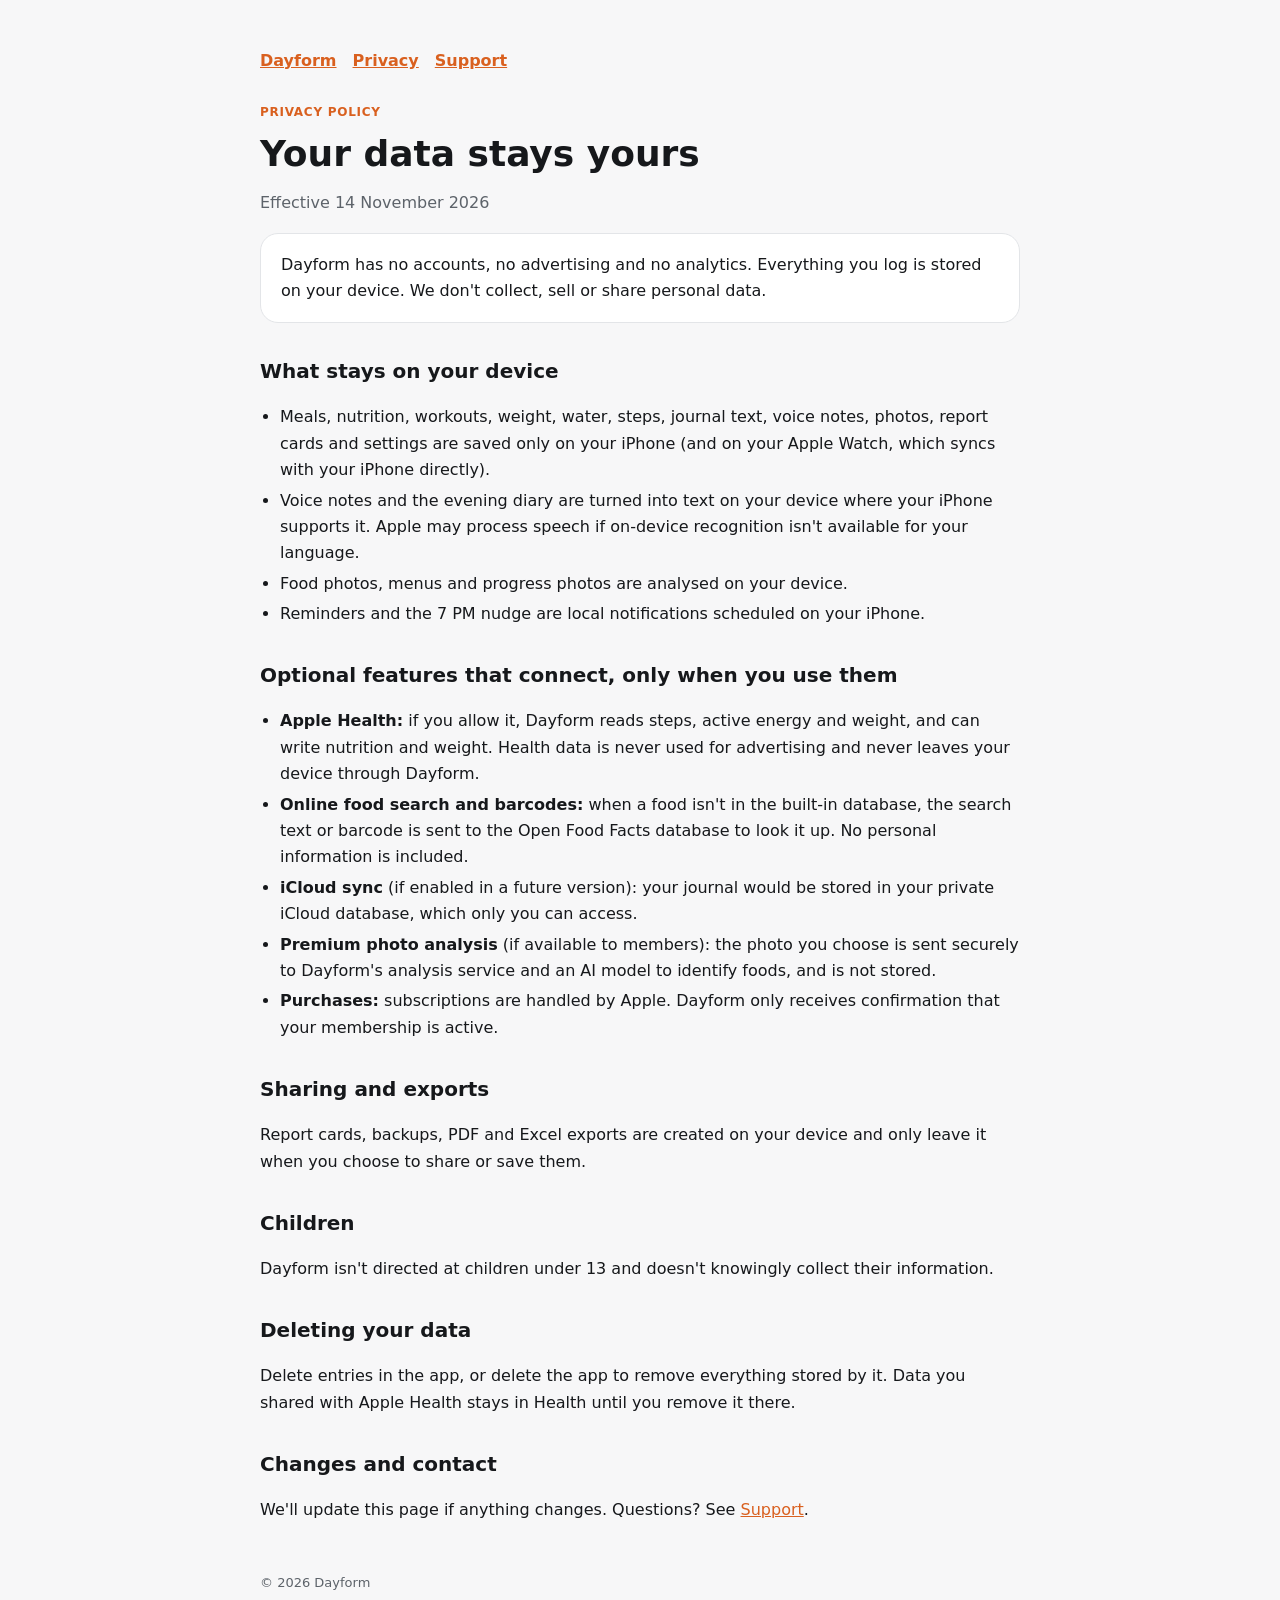
==== privacy.html @ 832c4006 "Dayform website: privacy policy and support Co-Authored-By: Claude Opus 5.5 <noreply@anthropic.com>" ====
<!doctype html><html lang="en"><head><meta charset="utf-8"><meta name="viewport" content="width=device-width,initial-scale=1"><title>Dayform Privacy Policy</title><link rel="stylesheet" href="style.css"></head>
<body><main><nav><a href="./">Dayform</a><a href="privacy.html">Privacy</a><a href="support.html">Support</a></nav>
<span class="eyebrow">Privacy Policy</span><h1>Your data stays yours</h1><p class="muted">Effective 14 November 2026</p>
<div class="card">Dayform has no accounts, no advertising and no analytics. Everything you log is stored on your device. We don't collect, sell or share personal data.</div>
<h2>What stays on your device</h2>
<ul><li>Meals, nutrition, workouts, weight, water, steps, journal text, voice notes, photos, report cards and settings are saved only on your iPhone (and on your Apple Watch, which syncs with your iPhone directly).</li>
<li>Voice notes and the evening diary are turned into text on your device where your iPhone supports it. Apple may process speech if on-device recognition isn't available for your language.</li>
<li>Food photos, menus and progress photos are analysed on your device.</li>
<li>Reminders and the 7 PM nudge are local notifications scheduled on your iPhone.</li></ul>
<h2>Optional features that connect, only when you use them</h2>
<ul><li><strong>Apple Health:</strong> if you allow it, Dayform reads steps, active energy and weight, and can write nutrition and weight. Health data is never used for advertising and never leaves your device through Dayform.</li>
<li><strong>Online food search and barcodes:</strong> when a food isn't in the built-in database, the search text or barcode is sent to the Open Food Facts database to look it up. No personal information is included.</li>
<li><strong>iCloud sync</strong> (if enabled in a future version): your journal would be stored in your private iCloud database, which only you can access.</li>
<li><strong>Premium photo analysis</strong> (if available to members): the photo you choose is sent securely to Dayform's analysis service and an AI model to identify foods, and is not stored.</li>
<li><strong>Purchases:</strong> subscriptions are handled by Apple. Dayform only receives confirmation that your membership is active.</li></ul>
<h2>Sharing and exports</h2><p>Report cards, backups, PDF and Excel exports are created on your device and only leave it when you choose to share or save them.</p>
<h2>Children</h2><p>Dayform isn't directed at children under 13 and doesn't knowingly collect their information.</p>
<h2>Deleting your data</h2><p>Delete entries in the app, or delete the app to remove everything stored by it. Data you shared with Apple Health stays in Health until you remove it there.</p>
<h2>Changes and contact</h2><p>We'll update this page if anything changes. Questions? See <a href="support.html">Support</a>.</p>
<footer>© 2026 Dayform</footer></main></body></html>
---- style.css ----
:root{--bg:#0e0f11;--card:#17191c;--ink:#f2f3f4;--muted:#a3a8ae;--accent:#ff8c4d;--line:#2a2d31}
@media (prefers-color-scheme: light){:root{--bg:#f7f7f8;--card:#fff;--ink:#16181b;--muted:#5d636a;--accent:#d9601f;--line:#e3e5e8}}
*{box-sizing:border-box}body{margin:0;background:var(--bg);color:var(--ink);font:16px/1.65 -apple-system,BlinkMacSystemFont,"Segoe UI",Inter,system-ui,sans-serif;padding:0 16px}
main{max-width:760px;margin:0 auto;padding:48px 0 80px}a{color:var(--accent)}h1{font-size:36px;line-height:1.15;margin:8px 0 6px}h2{font-size:20px;margin:32px 0 6px}
.eyebrow{color:var(--accent);font-weight:700;letter-spacing:.06em;text-transform:uppercase;font-size:12px}.muted{color:var(--muted)}
.card{background:var(--card);border:1px solid var(--line);border-radius:18px;padding:18px 20px;margin:14px 0}nav{display:flex;gap:16px;margin-bottom:24px;font-weight:600}
ul{padding-left:20px}li{margin:4px 0}footer{margin-top:48px;color:var(--muted);font-size:13px}
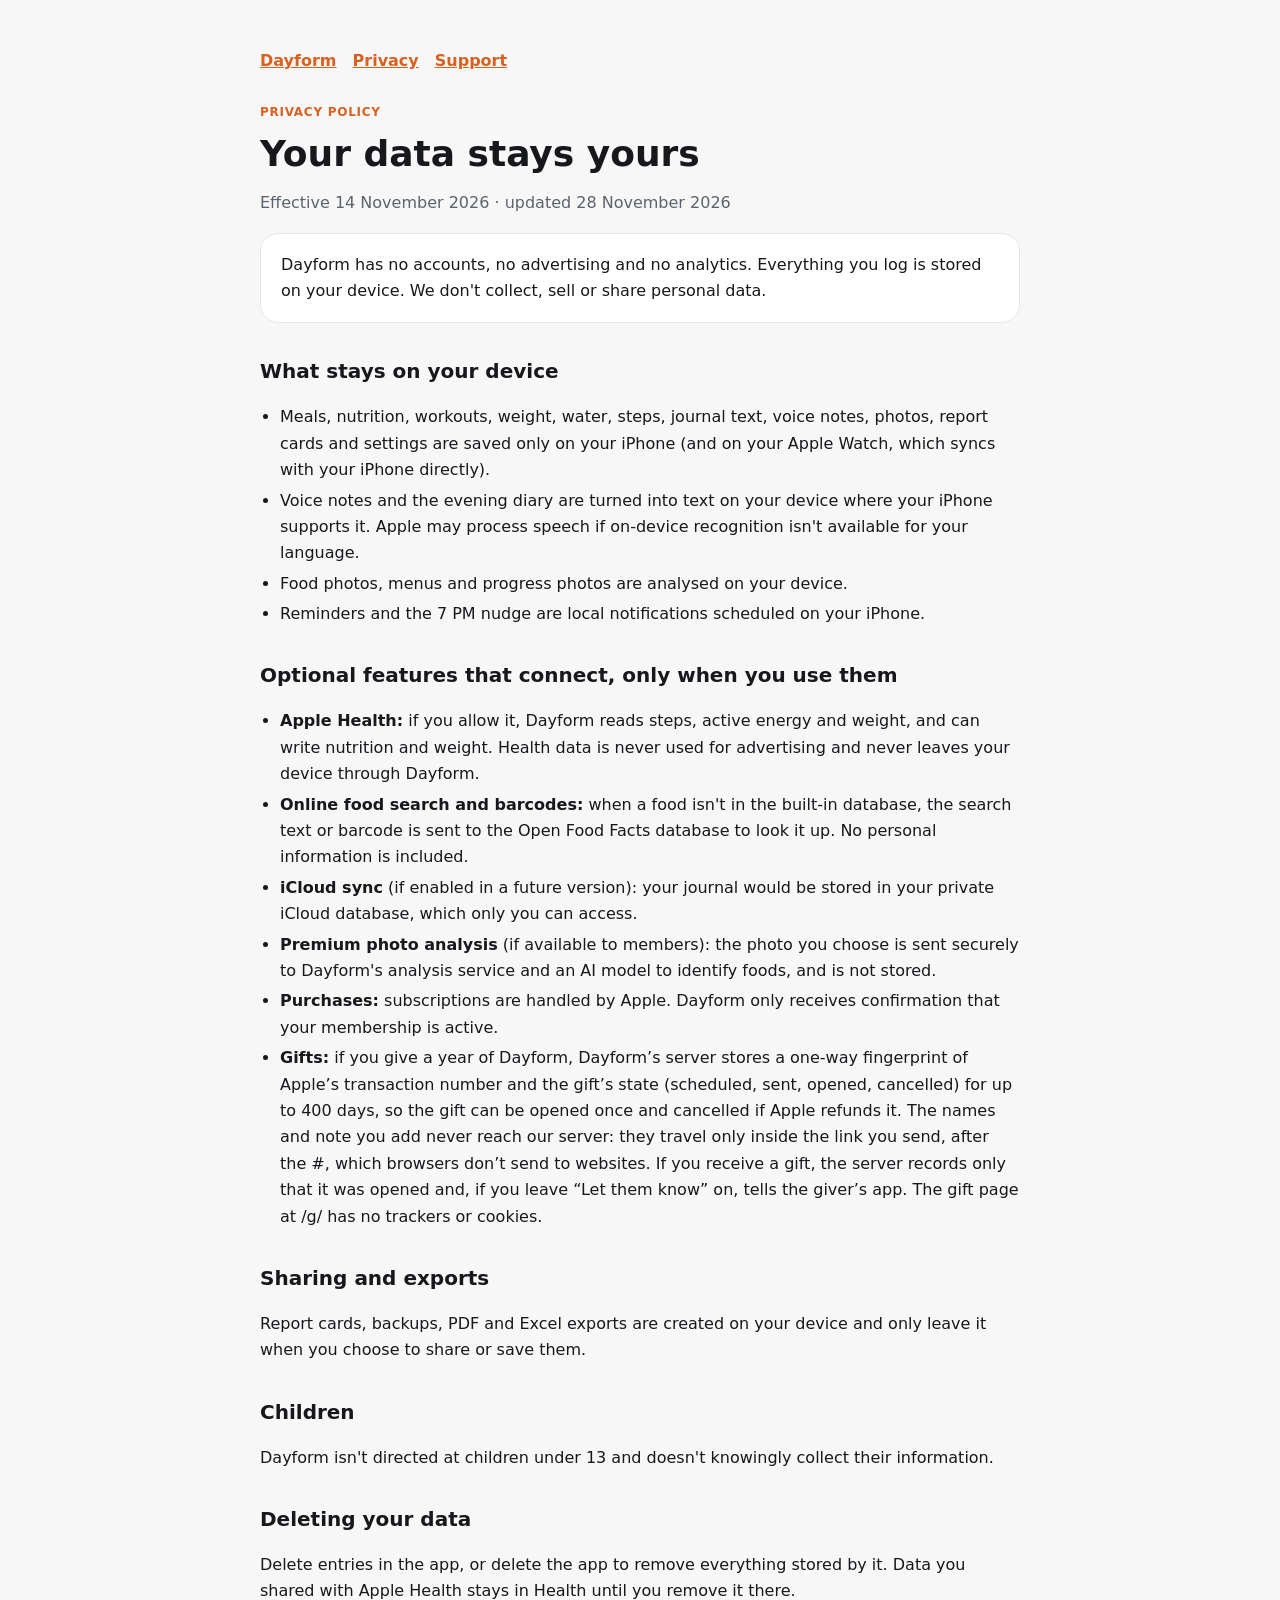
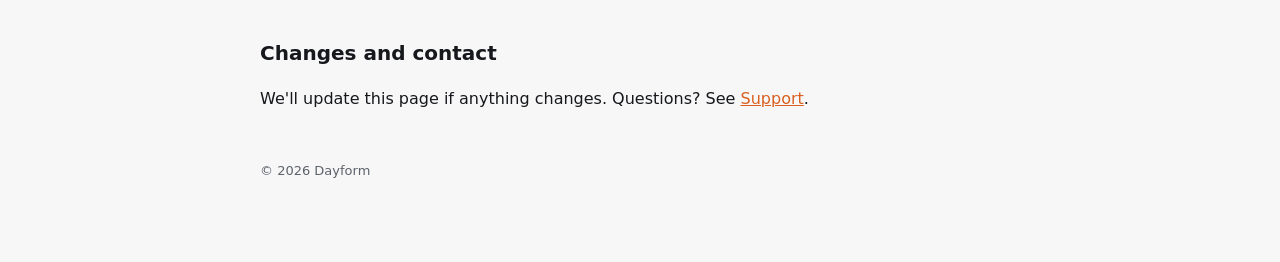
==== commit 08154e47: "Privacy policy: what gifts keep on the server Co-Authored-By: Claude Opus 5.5 <noreply@anthropic.com" ====
--- a/privacy.html
+++ b/privacy.html
@@ -1,6 +1,6 @@
-<!doctype html><html lang="en"><head><meta charset="utf-8"><meta name="viewport" content="width=device-width,initial-scale=1"><title>Dayform Privacy Policy</title><link rel="stylesheet" href="style.css"></head>
+<!doctype html><html lang="en"><head><meta charset="utf-8"><meta name="viewport" content="width=device-width,initial-scale=1"><title>Dayform Privacy Policy</title><meta name="description" content="Dayform privacy policy: no accounts, no ads, no tracking. Your food diary, workouts and health data stay on your iPhone."><link rel="canonical" href="https://frederickajay.github.io/dayform-site/privacy.html"><meta name="apple-itunes-app" content="app-id=6834486675"><link rel="icon" type="image/png" sizes="32x32" href="media/favicon-32.png"><link rel="apple-touch-icon" href="media/apple-touch-icon.png"><meta property="og:image" content="https://frederickajay.github.io/dayform-site/media/dayform-share.jpg"><link rel="stylesheet" href="style.css"></head>
 <body><main><nav><a href="./">Dayform</a><a href="privacy.html">Privacy</a><a href="support.html">Support</a></nav>
-<span class="eyebrow">Privacy Policy</span><h1>Your data stays yours</h1><p class="muted">Effective 14 November 2026</p>
+<span class="eyebrow">Privacy Policy</span><h1>Your data stays yours</h1><p class="muted">Effective 14 November 2026 · updated 28 November 2026</p>
 <div class="card">Dayform has no accounts, no advertising and no analytics. Everything you log is stored on your device. We don't collect, sell or share personal data.</div>
 <h2>What stays on your device</h2>
 <ul><li>Meals, nutrition, workouts, weight, water, steps, journal text, voice notes, photos, report cards and settings are saved only on your iPhone (and on your Apple Watch, which syncs with your iPhone directly).</li>
@@ -12,7 +12,8 @@
 <li><strong>Online food search and barcodes:</strong> when a food isn't in the built-in database, the search text or barcode is sent to the Open Food Facts database to look it up. No personal information is included.</li>
 <li><strong>iCloud sync</strong> (if enabled in a future version): your journal would be stored in your private iCloud database, which only you can access.</li>
 <li><strong>Premium photo analysis</strong> (if available to members): the photo you choose is sent securely to Dayform's analysis service and an AI model to identify foods, and is not stored.</li>
-<li><strong>Purchases:</strong> subscriptions are handled by Apple. Dayform only receives confirmation that your membership is active.</li></ul>
+<li><strong>Purchases:</strong> subscriptions are handled by Apple. Dayform only receives confirmation that your membership is active.</li>
+<li><strong>Gifts:</strong> if you give a year of Dayform, Dayform’s server stores a one-way fingerprint of Apple’s transaction number and the gift’s state (scheduled, sent, opened, cancelled) for up to 400 days, so the gift can be opened once and cancelled if Apple refunds it. The names and note you add never reach our server: they travel only inside the link you send, after the #, which browsers don’t send to websites. If you receive a gift, the server records only that it was opened and, if you leave “Let them know” on, tells the giver’s app. The gift page at /g/ has no trackers or cookies.</li></ul>
 <h2>Sharing and exports</h2><p>Report cards, backups, PDF and Excel exports are created on your device and only leave it when you choose to share or save them.</p>
 <h2>Children</h2><p>Dayform isn't directed at children under 13 and doesn't knowingly collect their information.</p>
 <h2>Deleting your data</h2><p>Delete entries in the app, or delete the app to remove everything stored by it. Data you shared with Apple Health stays in Health until you remove it there.</p>
--- a/style.css
+++ b/style.css
@@ -5,3 +5,8 @@
 .eyebrow{color:var(--accent);font-weight:700;letter-spacing:.06em;text-transform:uppercase;font-size:12px}.muted{color:var(--muted)}
 .card{background:var(--card);border:1px solid var(--line);border-radius:18px;padding:18px 20px;margin:14px 0}nav{display:flex;gap:16px;margin-bottom:24px;font-weight:600}
 ul{padding-left:20px}li{margin:4px 0}footer{margin-top:48px;color:var(--muted);font-size:13px}
+.film{margin:28px auto 8px;max-width:360px;text-align:center}.film video{display:block;width:100%;height:auto;border-radius:22px;border:1px solid var(--line);background:#000}.film figcaption{font-size:13px;margin-top:8px}
+.store{margin:18px 0}.store a{display:inline-block;line-height:0}.store img{height:53px;width:auto}.store.after-film{text-align:center;margin-top:4px}
+.features{display:grid;grid-template-columns:1fr 1fr;gap:12px;margin:28px 0}.features .card{margin:0}.features h2{margin:0 0 6px;font-size:18px}.features p{margin:0;color:var(--muted)}
+h3{font-size:16px;margin:20px 0 2px}
+@media (max-width:620px){.features{grid-template-columns:1fr}}
